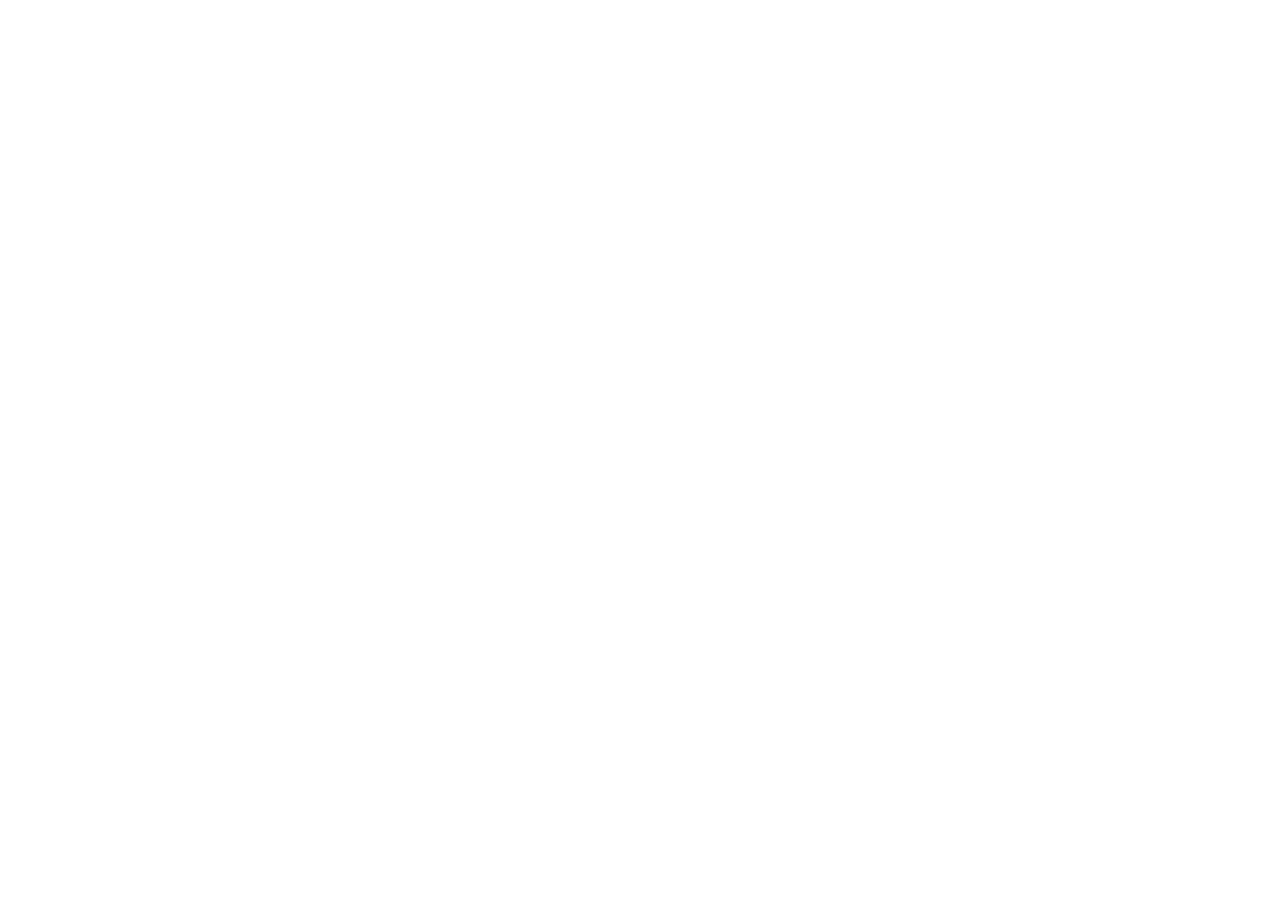
==== pages/main/index.html @ 6be87ee0 "init: start of project" ====
<!DOCTYPE html>
<html lang="en">

<head>
    <meta charset="UTF-8" />
    <meta http-equiv="X-UA-Compatible" content="IE=edge" />
    <meta name="viewport" content="width=device-width, initial-scale=1.0" />
    <link href="style.css" rel="stylesheet" type="text/css" />
    <link href="https://fonts.googleapis.com/css2?family=Roboto:wght@400;700;900&display=swap" rel="stylesheet" />
</head>
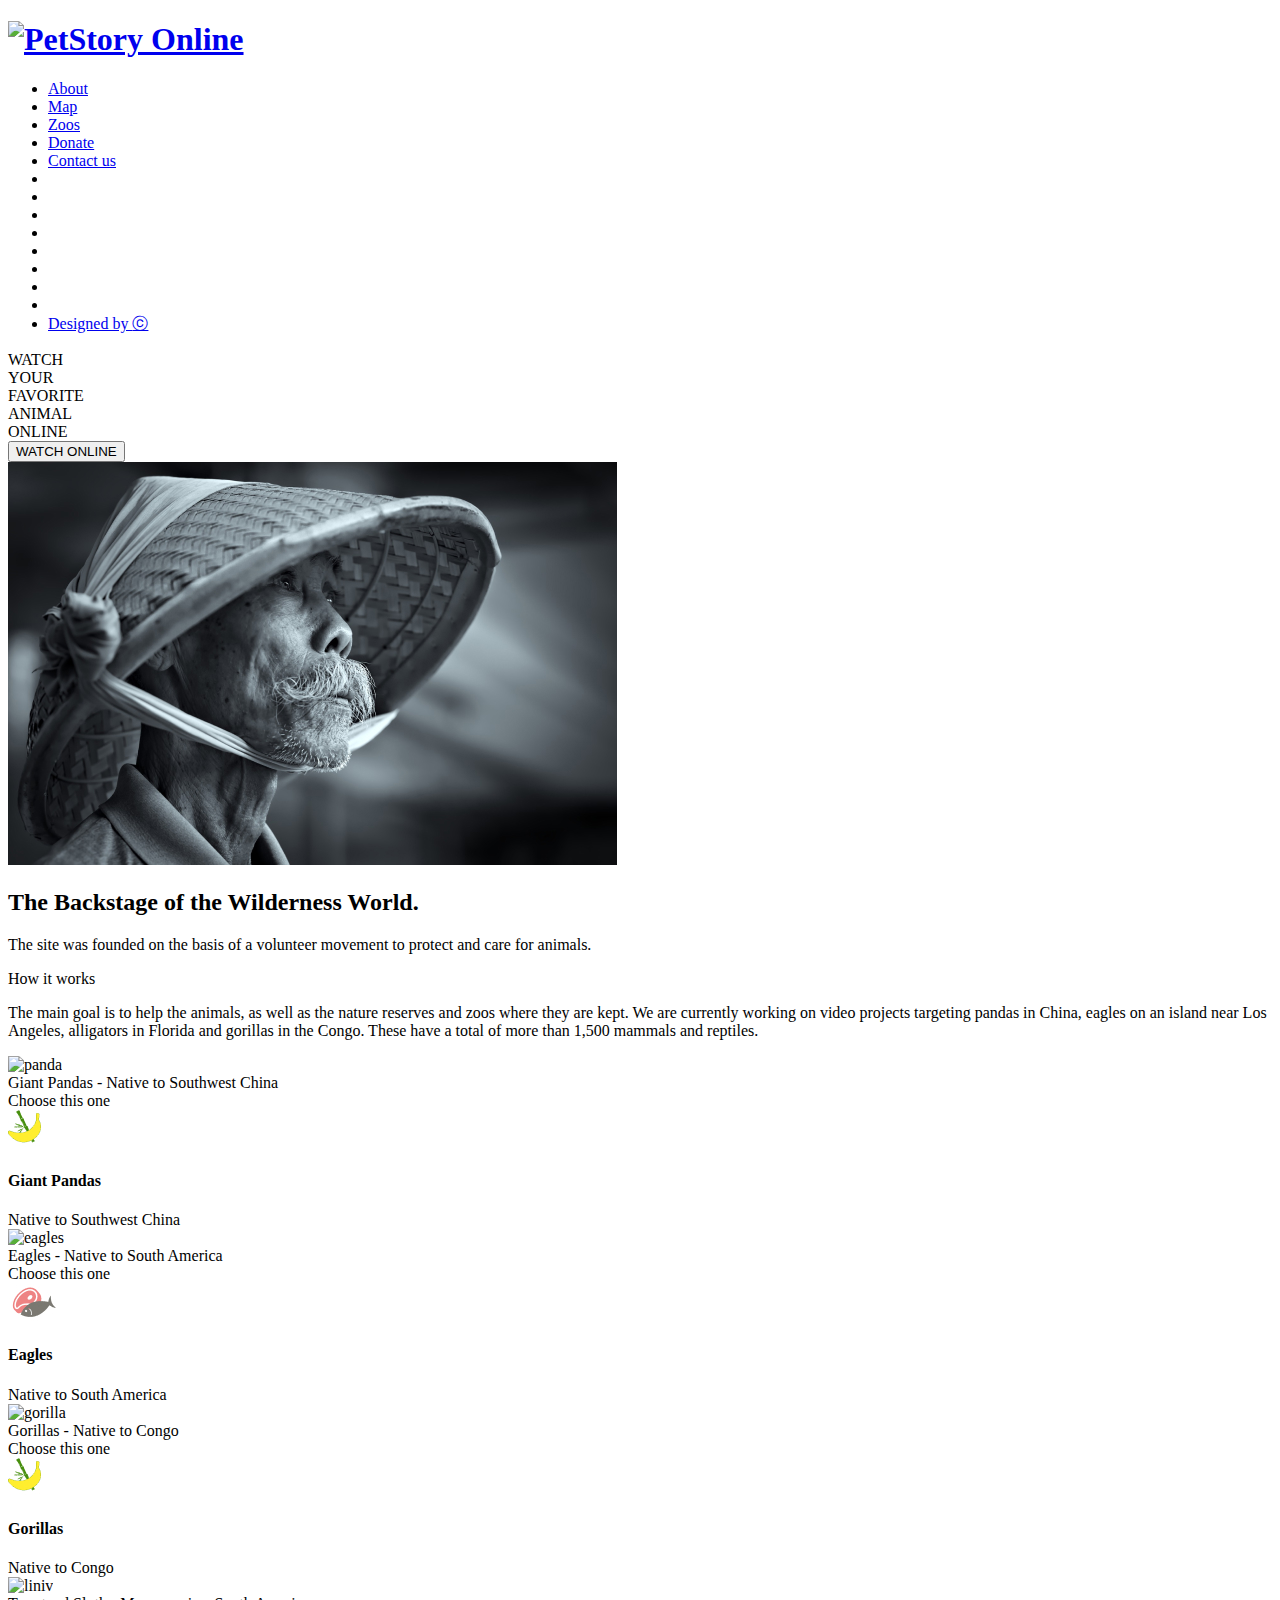
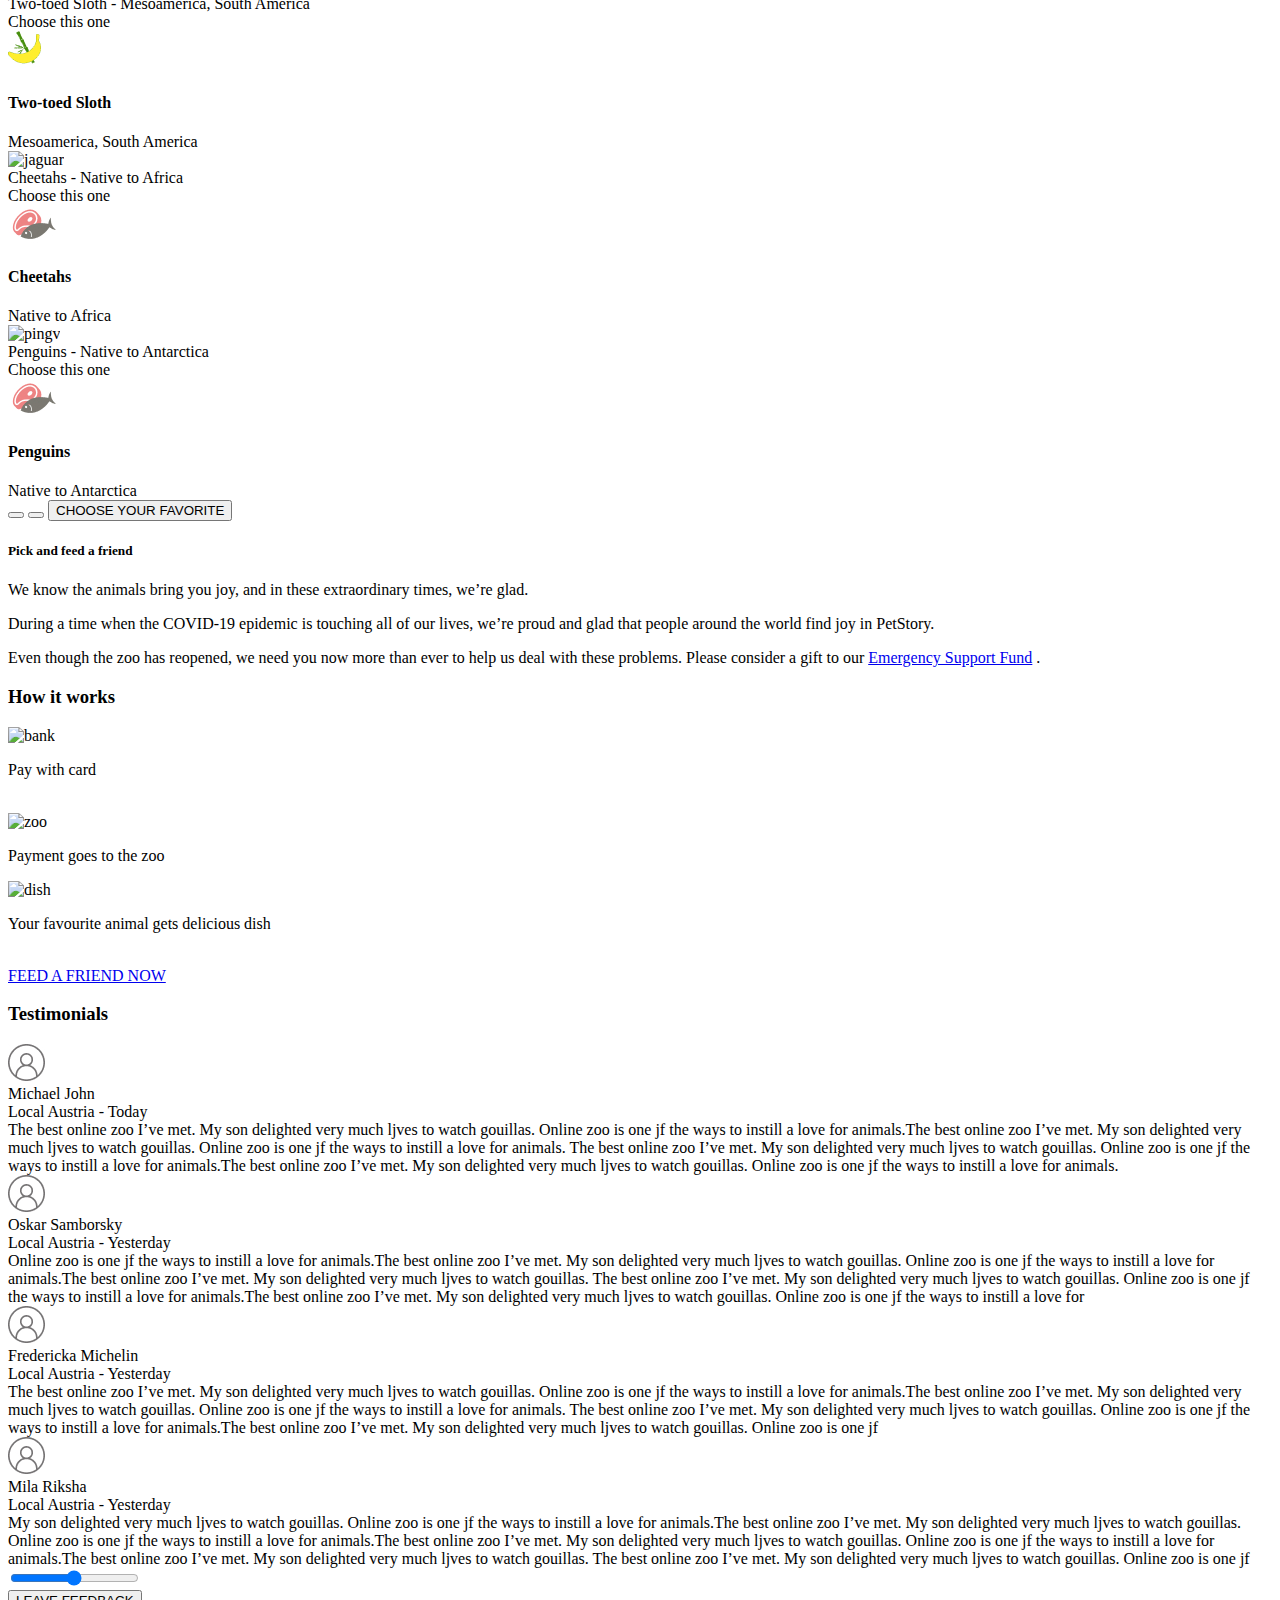
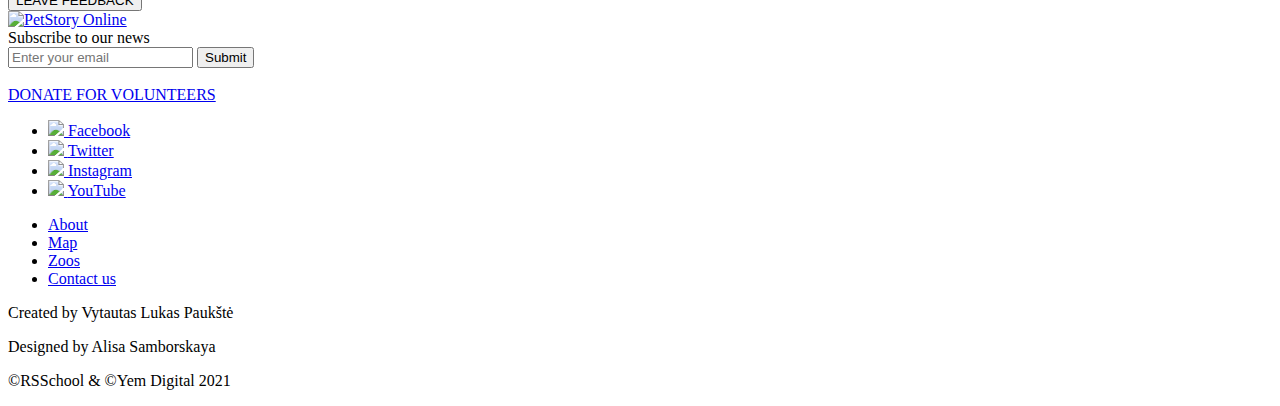
==== commit dfda2a5d: "docs: updated" ====
--- a/pages/main/index.html
+++ b/pages/main/index.html
@@ -6,5 +6,403 @@
     <meta http-equiv="X-UA-Compatible" content="IE=edge" />
     <meta name="viewport" content="width=device-width, initial-scale=1.0" />
     <link href="style.css" rel="stylesheet" type="text/css" />
+    <link rel="preconnect" href="https://fonts.googleapis.com" />
+    <link rel="preconnect" href="https://fonts.gstatic.com" crossorigin />
     <link href="https://fonts.googleapis.com/css2?family=Roboto:wght@400;700;900&display=swap" rel="stylesheet" />
+    <title>desktop_petstory</title>
 </head>
+
+<body>
+    <header>
+        <div class="wrapper">
+            <h1 class="petstory">
+                <a href="index.html">
+                    <img src="../../assets/images/logo.jpg" alt="PetStory Online" width="82px" id="logo-img" /></a>
+            </h1>
+            <div class="top-navigation-bar">
+                <nav class="navigation">
+                    <ul>
+                        <li><a href="index.html" id="about-active">About</a></li>
+                        <li><a href="#">Map</a></li>
+                        <li><a href="#">Zoos</a></li>
+                        <li><a href="#">Donate</a></li>
+                        <li><a href="#">Contact us</a></li>
+                        <li></li>
+                        <li></li>
+                        <li></li>
+                        <li></li>
+                        <li></li>
+                        <li></li>
+                        <li></li>
+                        <li></li>
+                        <li>
+                            <a href="https://www.figma.com/file/ypzT9idgAILaSRVRmDAJxn/online-zoo-3-weeks">Designed by
+                                <span class="sign">ⓒ</span></a>
+                        </li>
+                    </ul>
+                </nav>
+            </div>
+        </div>
+    </header>
+
+    <section class="big-panda">
+        <div class="ellipse"></div>
+        <div class="panda-with-button">
+            <div class="big-text">WATCH</div>
+            <div class="big-text">YOUR</div>
+            <div class="big-text" id="favorite">FAVORITE</div>
+            <div class="big-text">ANIMAL</div>
+            <div class="big-text">ONLINE</div>
+
+            <button type="button" class="lovely-zoo-online" id="watch-online-button">
+                WATCH ONLINE
+            </button>
+        </div>
+    </section>
+
+    <section class="backstage-work" id="first-flower">
+        <div class="man-and-text">
+            <div class="man">
+                <img src="../../assets/images/bamboo-cap.jpg" />
+            </div>
+
+            <div class="text">
+                <div class="big-backstage">
+                    <h2>The Backstage of the Wilderness World.</h2>
+                </div>
+                <div class="small-backstage">
+                    <p>
+                        The site was founded on the basis of a volunteer movement to
+                        protect and care for animals.
+                    </p>
+                </div>
+                <div class="middle-backstage">How it works</div>
+                <div class="small-backstage">
+                    <p>
+                        The main goal is to help the animals, as well as the nature
+                        reserves and zoos where they are kept. We are currently working on
+                        video projects targeting pandas in China, eagles on an island near
+                        Los Angeles, alligators in Florida and gorillas in the Congo.
+                        These have a total of more than 1,500 mammals and reptiles.
+                    </p>
+                </div>
+            </div>
+        </div>
+    </section>
+
+    <section class="pets-block">
+        <div class="slider-pets-cards">
+            <div class="slider-pets-row">
+                <div class="slider-window">
+                    <div class="doresize">
+                        <img src="../../assets/images/Pet1.jpg" alt="panda" />
+                        <div class="text-hover">
+                            Giant Pandas - Native to Southwest China <br />
+                            Choose this one
+                        </div>
+                    </div>
+                    <div class="name-card">
+                        <span class="food">
+                            <img src="../../assets/icons/banana-bamboo_icon.jpg" />
+                        </span>
+                        <h4>Giant Pandas</h4>
+                        <span id="text-cards">Native to Southwest China</span>
+                    </div>
+                </div>
+                <div class="slider-window">
+                    <div class="doresize">
+                        <img src="../../assets/images/Pet2.jpg" alt="eagles" />
+                        <div class="text-hover">
+                            Eagles - Native to South America <br />
+                            Choose this one
+                        </div>
+                    </div>
+                    <div class="name-card">
+                        <span class="food">
+                            <img src="../../assets/icons/meet-fish_icon.jpg" />
+                        </span>
+                        <h4>Eagles</h4>
+                        <span id="text-cards">Native to South America</span>
+                    </div>
+                </div>
+                <div class="slider-window">
+                    <div class="doresize">
+                        <img src="../../assets/images/Pet3.jpg" alt="gorilla" />
+                        <div class="text-hover">
+                            Gorillas - Native to Congo <br />
+                            Choose this one
+                        </div>
+                    </div>
+                    <div class="name-card">
+                        <span class="food">
+                            <img src="../../assets/icons/banana-bamboo_icon.jpg" />
+                        </span>
+                        <h4>Gorillas</h4>
+                        <span id="text-cards">Native to Congo</span>
+                    </div>
+                </div>
+            </div>
+
+            <div class="slider-pets-row">
+                <div class="slider-window">
+                    <div class="doresize">
+                        <img src="../../assets/images/Pet4.jpg" alt="liniv" />
+                        <div class="text-hover">
+                            Two-toed Sloth - Mesoamerica, South America <br />
+                            Choose this one
+                        </div>
+                    </div>
+                    <div class="name-card">
+                        <span class="food">
+                            <img src="../../assets/icons/banana-bamboo_icon.jpg" />
+                        </span>
+                        <h4>Two-toed Sloth</h4>
+                        <span id="text-cards">Mesoamerica, South America</span>
+                    </div>
+                </div>
+                <div class="slider-window">
+                    <div class="doresize">
+                        <img src="../../assets/images/Pet5.jpg" alt="jaguar" />
+                        <div class="text-hover">
+                            Cheetahs - Native to Africa <br />
+                            Choose this one
+                        </div>
+                    </div>
+                    <div class="name-card">
+                        <span class="food">
+                            <img src="../../assets/icons/meet-fish_icon.jpg" id="food" /></span>
+                        <h4>Cheetahs</h4>
+                        <span id="text-cards">Native to Africa</span>
+                    </div>
+                </div>
+                <div class="slider-window">
+                    <div class="doresize">
+                        <img src="../../assets/images/Pet6.jpg" alt="pingv" />
+                        <div class="text-hover">
+                            Penguins - Native to Antarctica <br />
+                            Choose this one
+                        </div>
+                    </div>
+                    <div class="name-card">
+                        <span class="food">
+                            <img src="../../assets/icons/meet-fish_icon.jpg" />
+                        </span>
+                        <h4>Penguins</h4>
+                        <span id="text-cards">Native to Antarctica</span>
+                    </div>
+                </div>
+            </div>
+        </div>
+
+        <button type="button" class="button-round-left"></button>
+        <button type="button" class="button-round-right"></button>
+
+        <button type="button" class="lovely-zoo-online" id="choose-your-favorite">
+            CHOOSE YOUR FAVORITE
+        </button>
+    </section>
+
+    <section class="peek-and-feed">
+        <div class="pink-box">
+            <h5>Pick and feed a friend</h5>
+            <p id="pick-big">
+                We know the animals bring you joy, and in these extraordinary times,
+                we’re glad.
+            </p>
+            <p id="pick-middle">
+                During a time when the COVID-19 epidemic is touching all of our lives,
+                we’re proud and glad that people around the world find joy in
+                PetStory.
+            </p>
+            <p id="pick-small">
+                Even though the zoo has reopened, we need you now more than ever to
+                help us deal with these problems. Please consider a gift to our
+                <a href="../donate/index.html" class="ssilka-donation">Emergency Support Fund</a>
+                .
+            </p>
+            <h3>How it works</h3>
+
+            <div class="row-map">
+                <div class="image-map">
+                    <img src="../../assets/images/bank.jpg" alt="bank" />
+                    <div class="text-map">
+                        <p>Pay with card<br /><br /></p>
+                    </div>
+                </div>
+
+                <div class="image-map">
+                    <img src="../../assets/images/zoo.jpg" alt="zoo" />
+                    <div class="text-map">
+                        <p>Payment goes to the zoo</p>
+                    </div>
+                </div>
+                <div class="image-map">
+                    <img src="../../assets/images/dish.jpg" alt="dish" />
+                    <div class="text-map">
+                        <p>Your favourite animal gets delicious dish</p>
+                    </div>
+                </div>
+                <div class="button-donate">
+                    <a href="../donate/index.html" class="lovely-zoo-online" id="feed-a-friend"><br />FEED A FRIEND
+                        NOW</a>
+                </div>
+            </div>
+        </div>
+    </section>
+    <section class="testimonials">
+        <div class="test-name">
+            <h3>Testimonials</h3>
+        </div>
+        <div class="row-test">
+            <div class="testim-big">
+                <div class="testim">
+                    <img src="../../assets/icons/user_icon.jpg" alt="icon" class="icon-port" />
+                    <div class="name-icon">Michael John</div>
+                    <div class="country-icon">Local Austria - Today</div>
+                    <div class="text-test">
+                        The best online zoo I’ve met. My son delighted very much ljves to
+                        watch gouillas. Online zoo is one jf the ways to instill a love
+                        for animals.The best online zoo I’ve met. My son delighted very
+                        much ljves to watch gouillas. Online zoo is one jf the ways to
+                        instill a love for animals. The best online zoo I’ve met. My son
+                        delighted very much ljves to watch gouillas. Online zoo is one jf
+                        the ways to instill a love for animals.The best online zoo I’ve
+                        met. My son delighted very much ljves to watch gouillas. Online
+                        zoo is one jf the ways to instill a love for animals.
+                    </div>
+                </div>
+            </div>
+            <div class="testim-big">
+                <div class="testim">
+                    <img src="../../assets/icons/user_icon.jpg" alt="icon" class="icon-port" />
+                    <div class="name-icon">Oskar Samborsky</div>
+                    <div class="country-icon">Local Austria - Yesterday</div>
+                    <div class="text-test">
+                        Online zoo is one jf the ways to instill a love for animals.The
+                        best online zoo I’ve met. My son delighted very much ljves to
+                        watch gouillas. Online zoo is one jf the ways to instill a love
+                        for animals.The best online zoo I’ve met. My son delighted very
+                        much ljves to watch gouillas. The best online zoo I’ve met. My son
+                        delighted very much ljves to watch gouillas. Online zoo is one jf
+                        the ways to instill a love for animals.The best online zoo I’ve
+                        met. My son delighted very much ljves to watch gouillas. Online
+                        zoo is one jf the ways to instill a love for
+                    </div>
+                </div>
+            </div>
+            <div class="testim-big">
+                <div class="testim">
+                    <img src="../../assets/icons/user_icon.jpg" alt="icon" class="icon-port" />
+                    <div class="name-icon">Fredericka Michelin</div>
+                    <div class="country-icon">Local Austria - Yesterday</div>
+                    <div class="text-test">
+                        The best online zoo I’ve met. My son delighted very much ljves to
+                        watch gouillas. Online zoo is one jf the ways to instill a love
+                        for animals.The best online zoo I’ve met. My son delighted very
+                        much ljves to watch gouillas. Online zoo is one jf the ways to
+                        instill a love for animals. The best online zoo I’ve met. My son
+                        delighted very much ljves to watch gouillas. Online zoo is one jf
+                        the ways to instill a love for animals.The best online zoo I’ve
+                        met. My son delighted very much ljves to watch gouillas. Online
+                        zoo is one jf
+                    </div>
+                </div>
+            </div>
+            <div class="testim-big">
+                <div class="testim">
+                    <img src="../../assets/icons/user_icon.jpg" alt="icon" class="icon-port" />
+                    <div class="name-icon">Mila Riksha</div>
+                    <div class="country-icon">Local Austria - Yesterday</div>
+                    <div class="text-test">
+                        My son delighted very much ljves to watch gouillas. Online zoo is
+                        one jf the ways to instill a love for animals.The best online zoo
+                        I’ve met. My son delighted very much ljves to watch gouillas.
+                        Online zoo is one jf the ways to instill a love for animals.The
+                        best online zoo I’ve met. My son delighted very much ljves to
+                        watch gouillas. Online zoo is one jf the ways to instill a love
+                        for animals.The best online zoo I’ve met. My son delighted very
+                        much ljves to watch gouillas. The best online zoo I’ve met. My son
+                        delighted very much ljves to watch gouillas. Online zoo is one jf
+                    </div>
+                </div>
+            </div>
+        </div>
+        <div class="scroller">
+            <div class="slidecontainer">
+                <input type="range" min="1" max="100" value="50" class="slider" id="myRange">
+            </div>
+        </div>
+        <button type="button" class="feedback-button">LEAVE FEEDBACK</button>
+    </section>
+
+
+    <footer class="footer-black">
+
+        <div class="wrapper">
+            <div class="petstory" id="footer-petsory">
+                <a href="index.html">
+                    <img src="../../assets/images/logo.jpg" alt="PetStory Online" width="82px"
+                        id="logo-footer-img" /></a>
+            </div>
+
+            <form class="subscribe-to-news" action="#">
+                <div class="name-subscribe">Subscribe to our news</div>
+                <input class="email" required type="email" placeholder="Enter your email" />
+                <button type="Submit" class="submit-button">
+                    Submit
+                </button>
+            </form>
+        </div>
+
+
+
+        <div class="wrapper">
+            <a href="../donate/index.html" class="feedback-button" id="donate-for-volunteers"><br> DONATE FOR
+                VOLUNTEERS</a>
+        </div>
+
+
+        <div class="wrapper">
+            <ul class="social-links">
+                <li>
+                    <a href="https://facebook.com/"><img src="../../assets/icons/facebook2x.jpg" width="26px"> <span
+                            class="social-name"> Facebook </span></a>
+                </li>
+                <li>
+                    <a href="https://twitter.com/"><img src="../../assets/icons/twitter.jpg" width="26px"> <span
+                            class="social-name"> Twitter </span></a>
+                </li>
+                <li>
+                    <a href="https://instagram.com/"><img src="../../assets/icons/instagram.jpg" width="26px"> <span
+                            class="social-name"> Instagram </span></a>
+                </li>
+                <li>
+                    <a href="https://youtube.com/"><img src="../../assets/icons/youtube.jpg" width="26px"> <span
+                            class="social-name"> YouTube </span></a>
+                </li>
+            </ul>
+
+
+            <nav class="footer_navigation">
+                <ul>
+                    <li><a href="index.html" id="about-active">About</a></li>
+                    <li><a href="#">Map</a></li>
+                    <li><a href="#">Zoos</a></li>
+                    <li><a href="#">Contact us</a></li>
+                </ul>
+            </nav>
+
+
+            <div class="last-part">
+                <p> Created by Vytautas Lukas Paukštė </p>
+                <p> Designed by Alisa Samborskaya </p>
+                <p> ©RSSchool & ©Yem Digital 2021 </p>
+            </div>
+
+
+        </div>
+
+    </footer>
+</body>
+
+</html>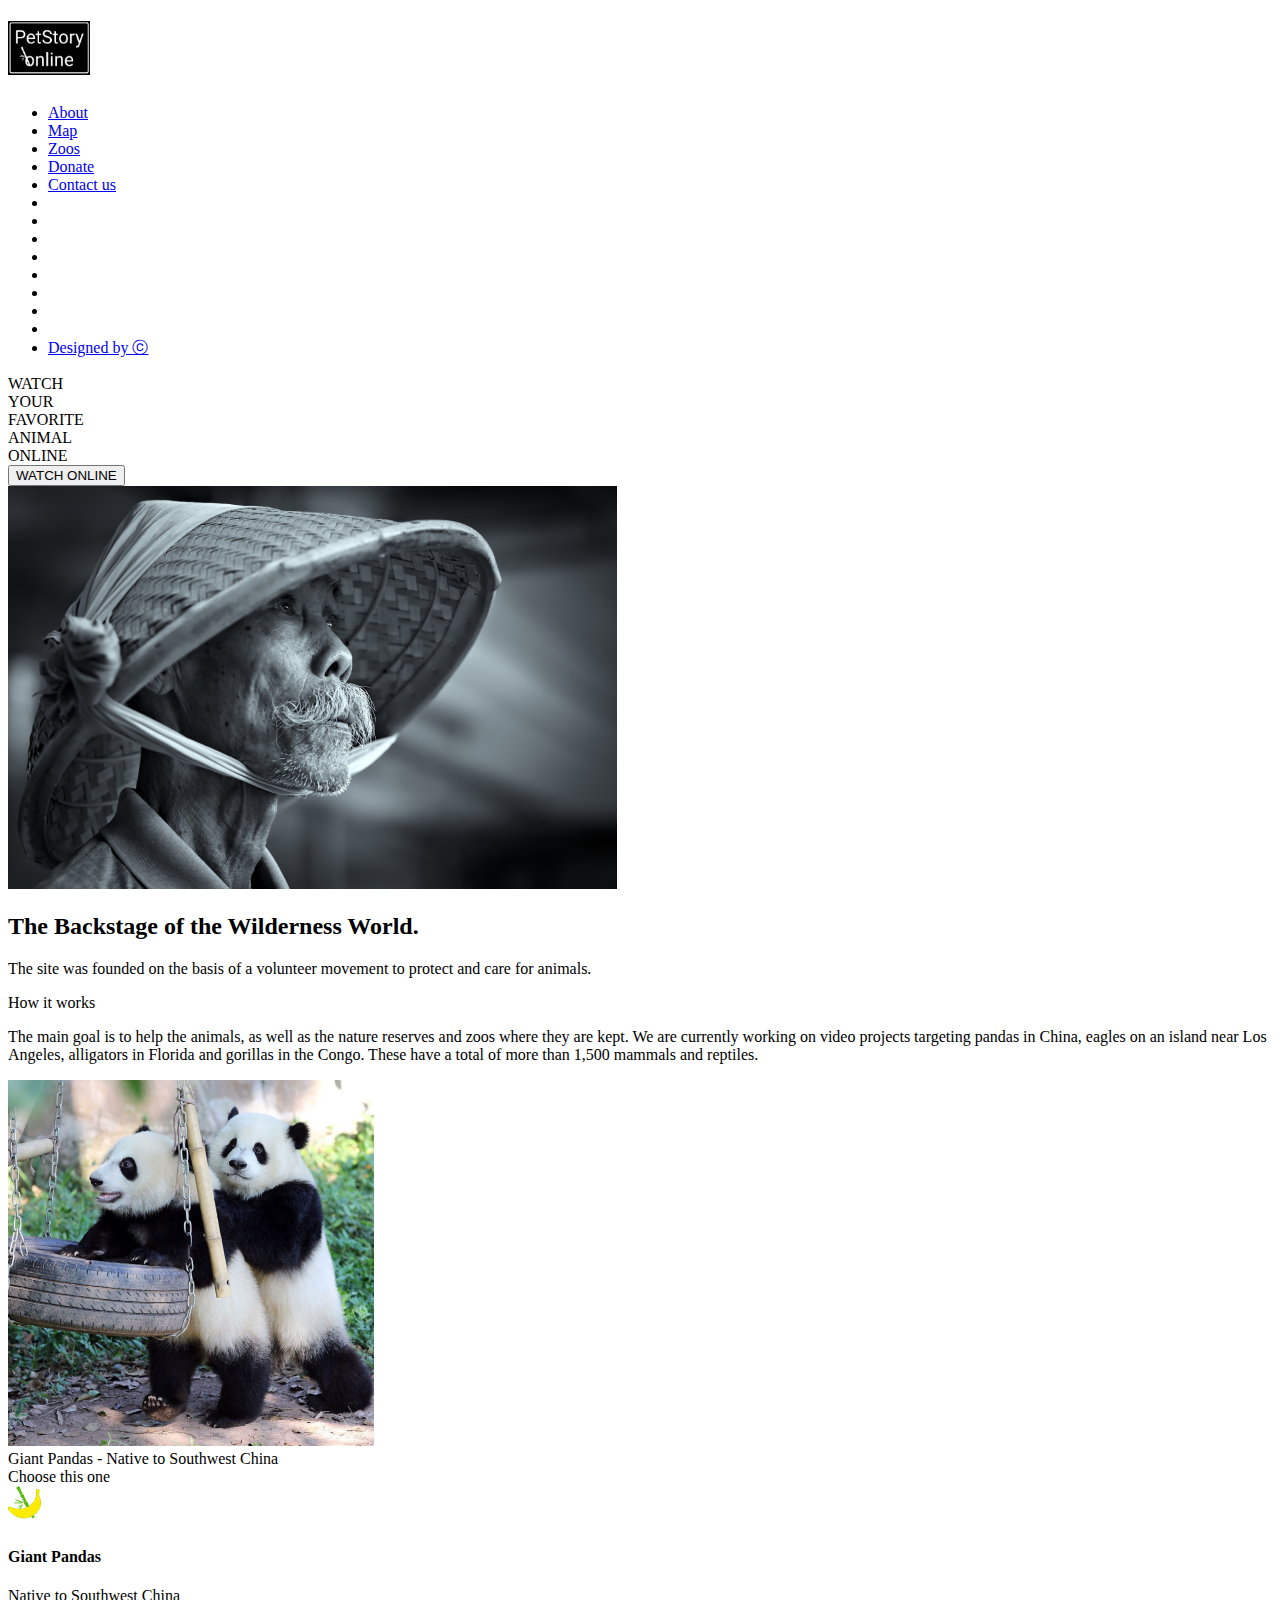
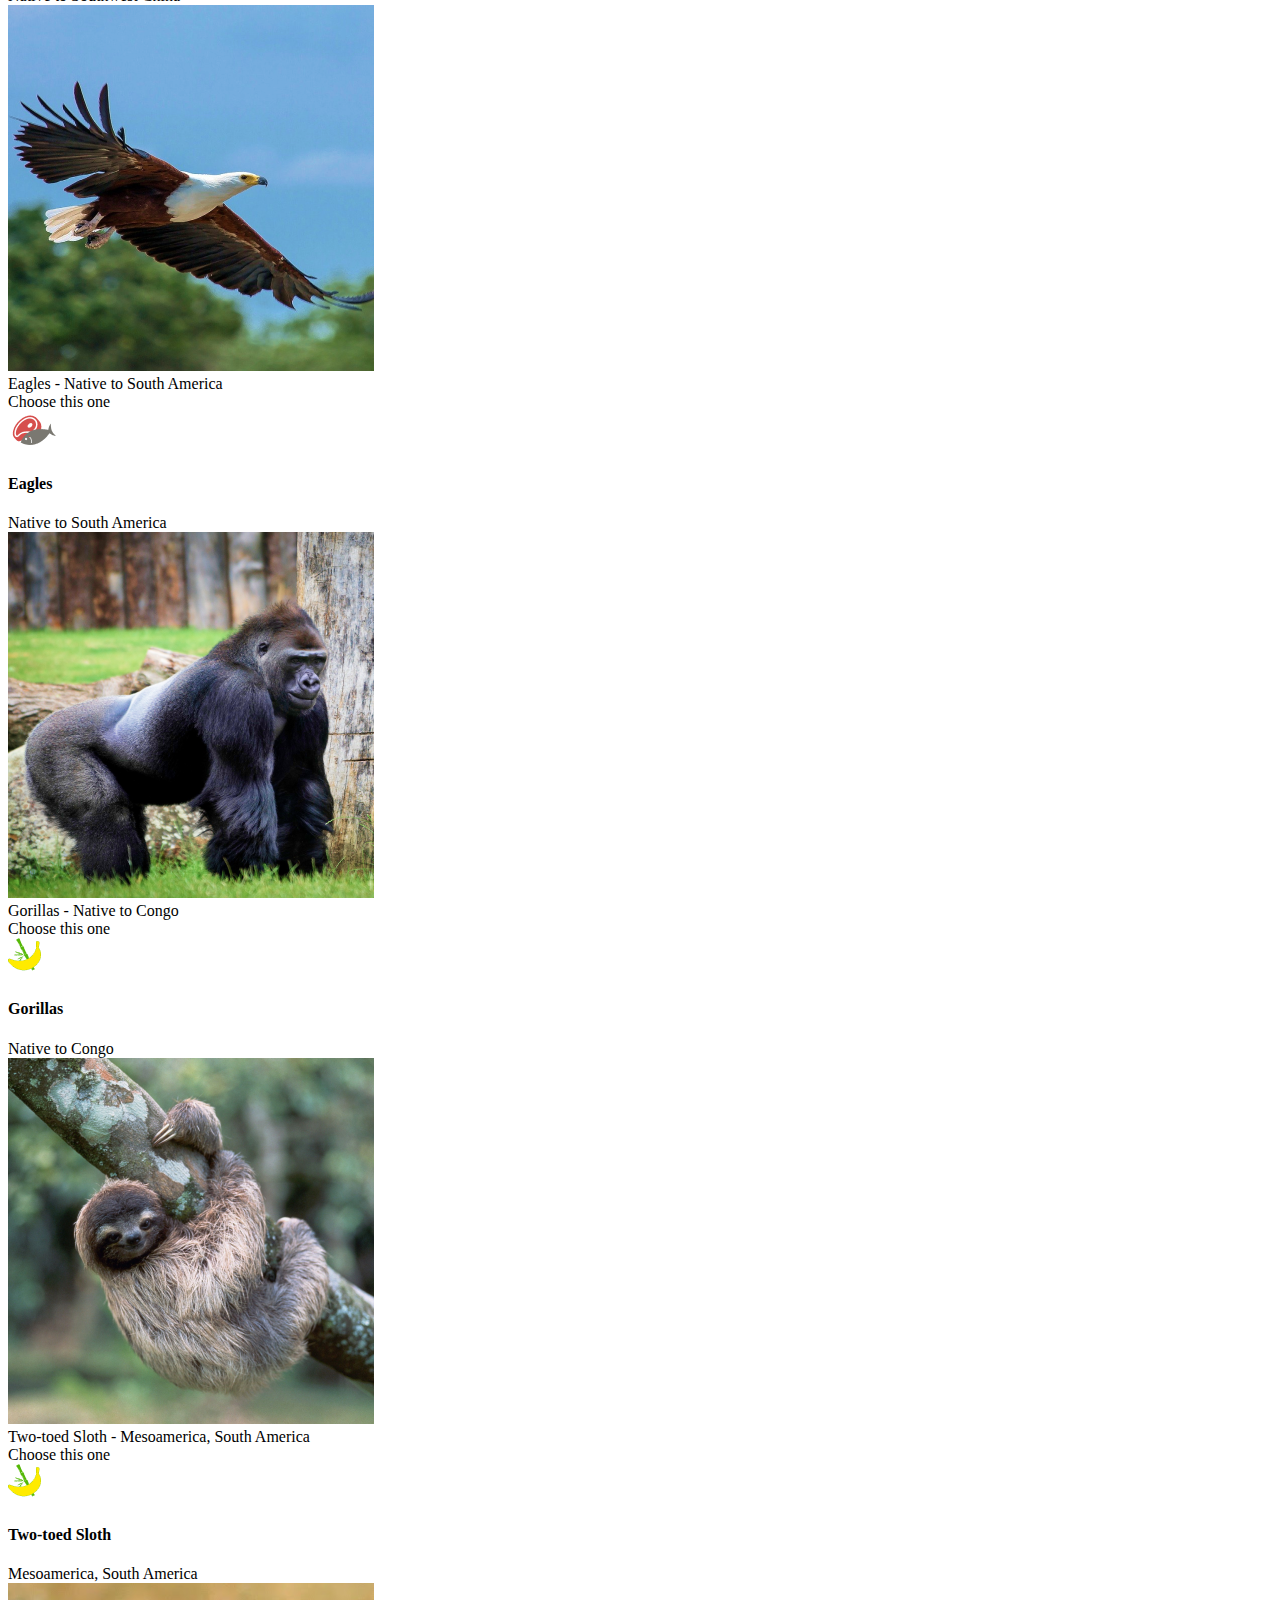
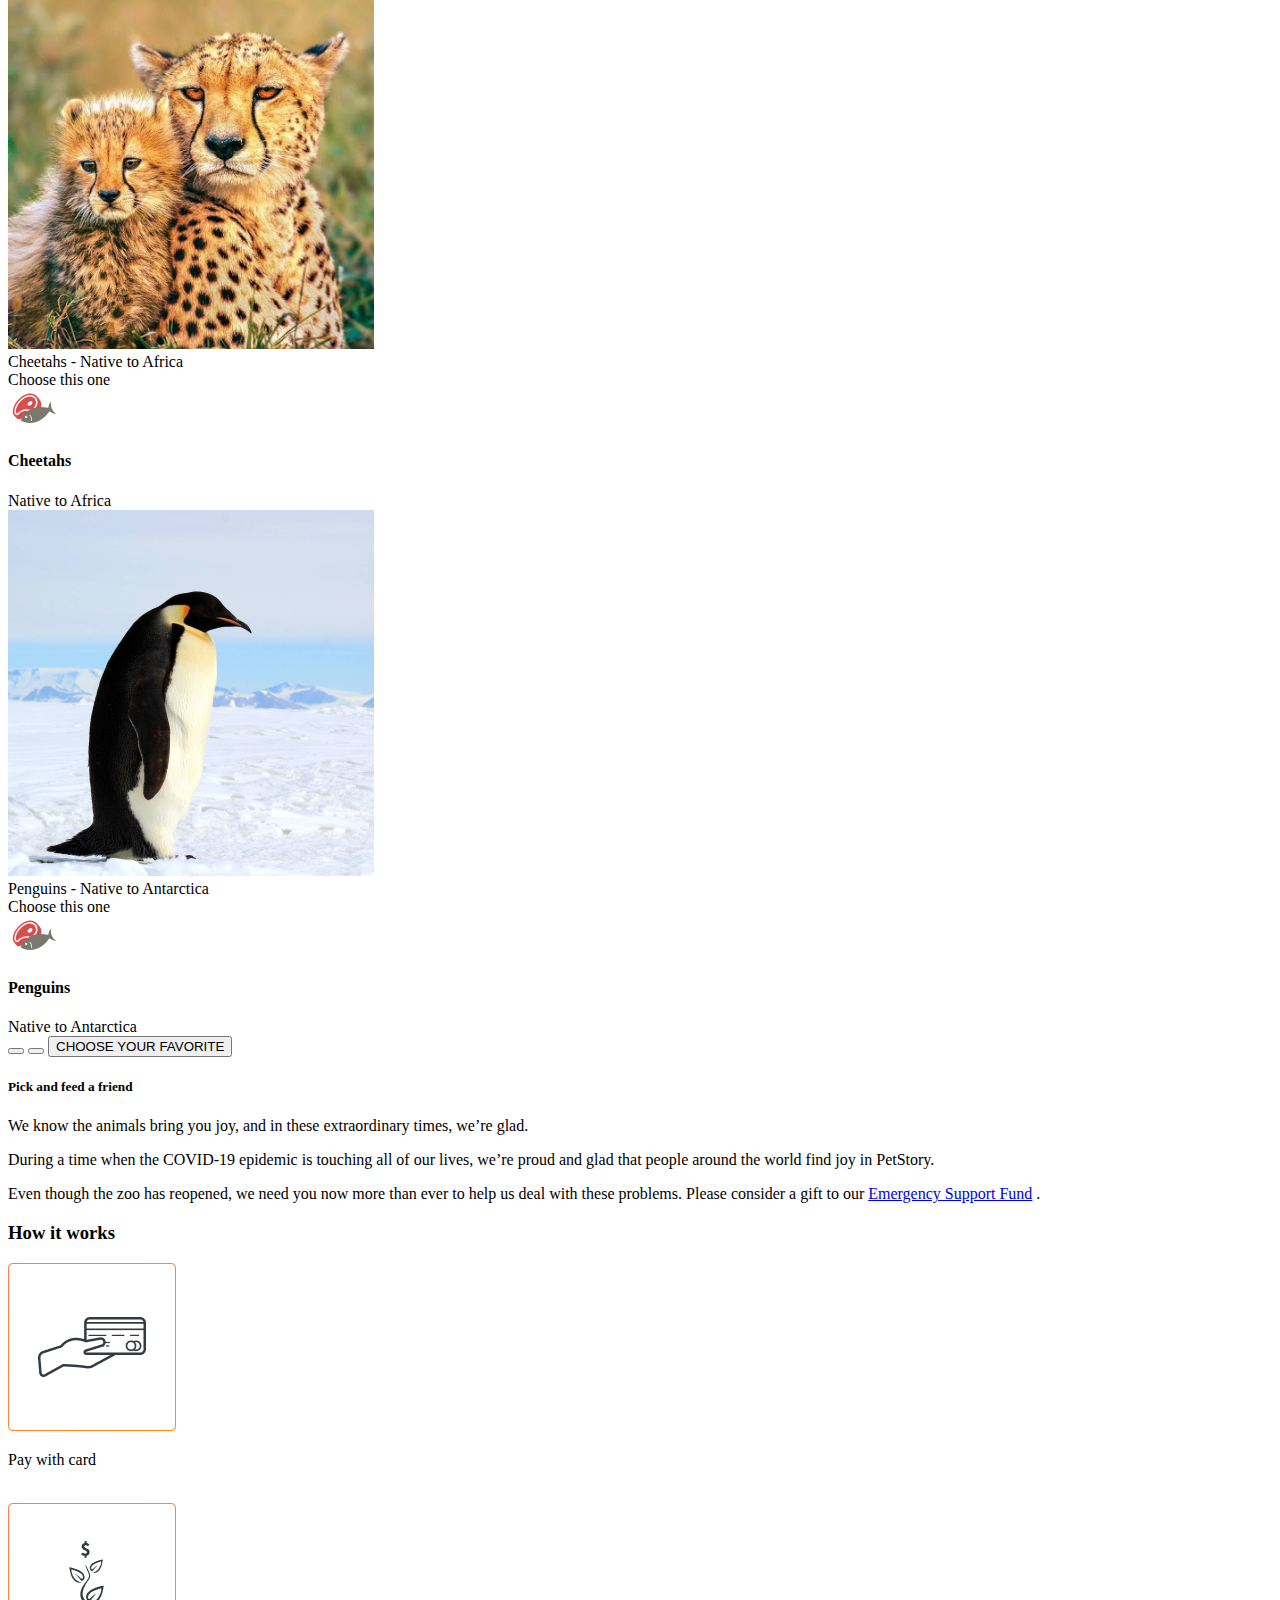
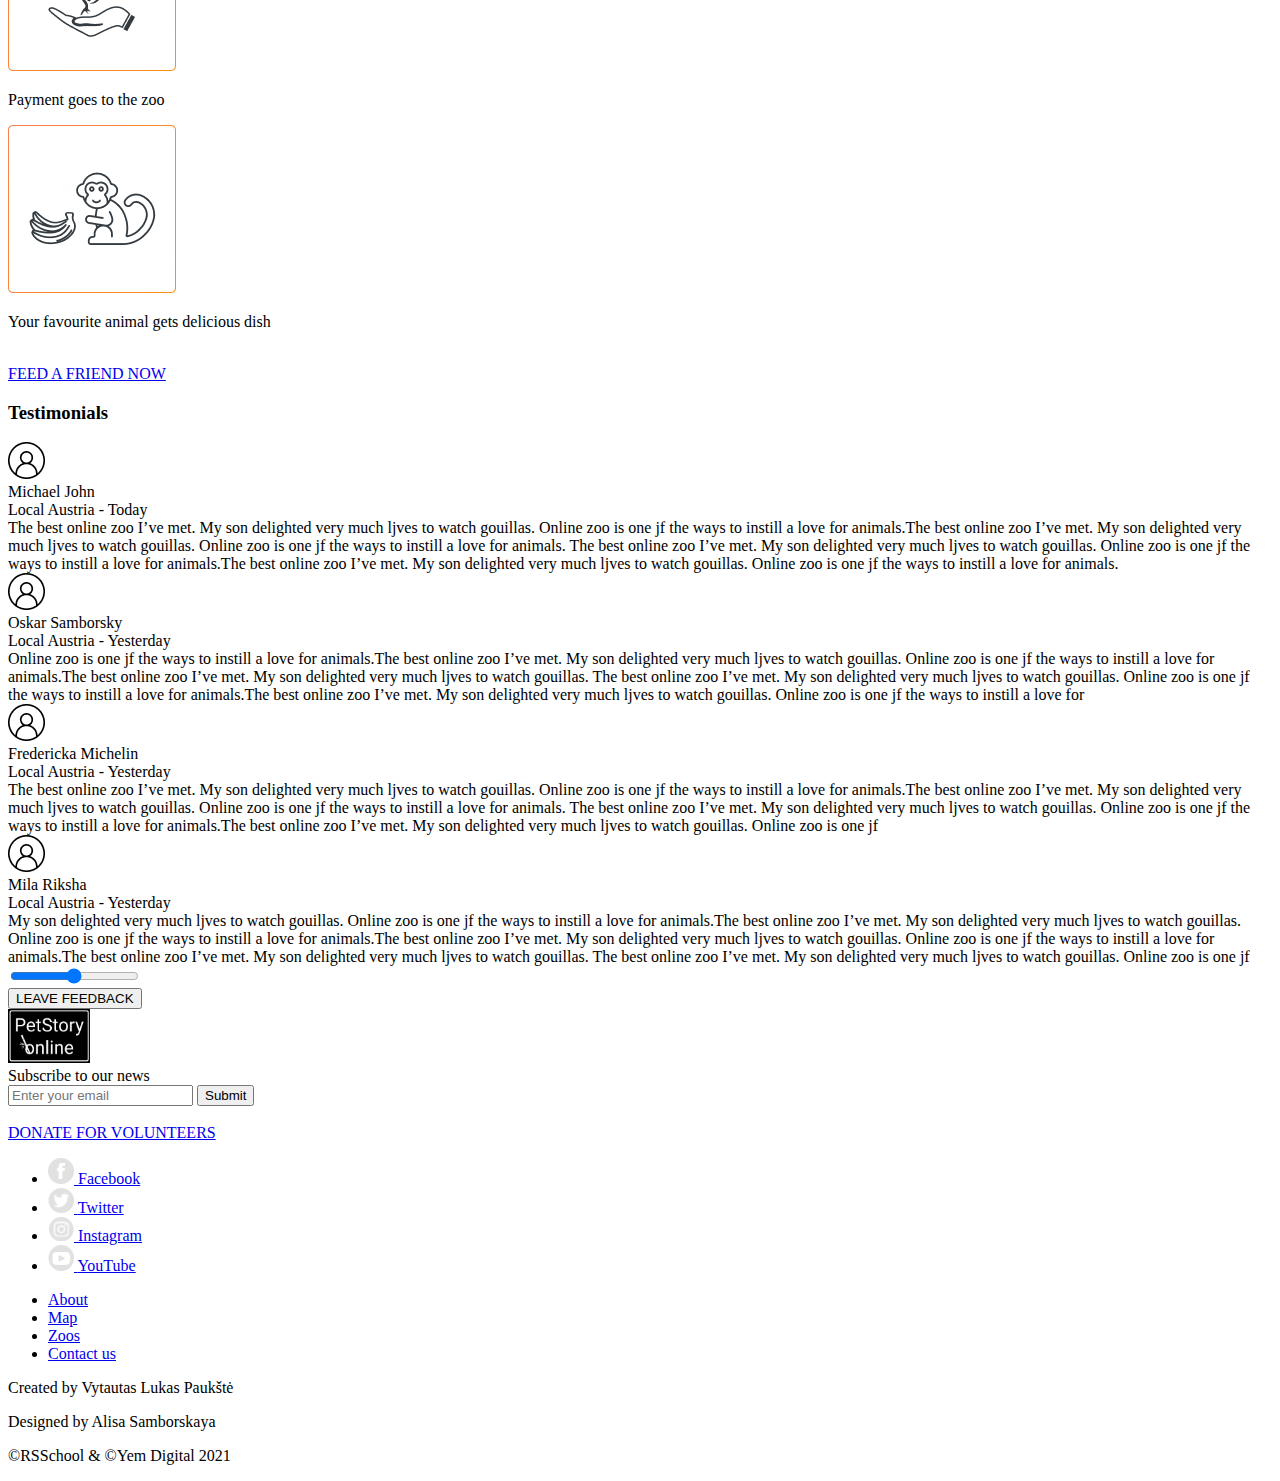
==== commit 0a7f92ad: "docs: update" ====
--- a/pages/main/index.html
+++ b/pages/main/index.html
@@ -17,7 +17,7 @@
         <div class="wrapper">
             <h1 class="petstory">
                 <a href="index.html">
-                    <img src="../../assets/images/logo.jpg" alt="PetStory Online" width="82px" id="logo-img" /></a>
+                    <img src="../../assets/images/logo.png" alt="PetStory Online" width="82px" id="logo-img" /></a>
             </h1>
             <div class="top-navigation-bar">
                 <nav class="navigation">
@@ -63,7 +63,7 @@
     <section class="backstage-work" id="first-flower">
         <div class="man-and-text">
             <div class="man">
-                <img src="../../assets/images/bamboo-cap.jpg" />
+                <img src="../../assets/images/bamboo-cap.png" />
             </div>
 
             <div class="text">
@@ -95,7 +95,7 @@
             <div class="slider-pets-row">
                 <div class="slider-window">
                     <div class="doresize">
-                        <img src="../../assets/images/Pet1.jpg" alt="panda" />
+                        <img src="../../assets/images/Pet1.png" alt="panda" />
                         <div class="text-hover">
                             Giant Pandas - Native to Southwest China <br />
                             Choose this one
@@ -103,7 +103,7 @@
                     </div>
                     <div class="name-card">
                         <span class="food">
-                            <img src="../../assets/icons/banana-bamboo_icon.jpg" />
+                            <img src="../../assets/icons/banana-bamboo_icon.png" />
                         </span>
                         <h4>Giant Pandas</h4>
                         <span id="text-cards">Native to Southwest China</span>
@@ -111,7 +111,7 @@
                 </div>
                 <div class="slider-window">
                     <div class="doresize">
-                        <img src="../../assets/images/Pet2.jpg" alt="eagles" />
+                        <img src="../../assets/images/Pet2.png" alt="eagles" />
                         <div class="text-hover">
                             Eagles - Native to South America <br />
                             Choose this one
@@ -119,7 +119,7 @@
                     </div>
                     <div class="name-card">
                         <span class="food">
-                            <img src="../../assets/icons/meet-fish_icon.jpg" />
+                            <img src="../../assets/icons/meet-fish_icon.png" />
                         </span>
                         <h4>Eagles</h4>
                         <span id="text-cards">Native to South America</span>
@@ -127,7 +127,7 @@
                 </div>
                 <div class="slider-window">
                     <div class="doresize">
-                        <img src="../../assets/images/Pet3.jpg" alt="gorilla" />
+                        <img src="../../assets/images/Pet3.png" alt="gorilla" />
                         <div class="text-hover">
                             Gorillas - Native to Congo <br />
                             Choose this one
@@ -135,7 +135,7 @@
                     </div>
                     <div class="name-card">
                         <span class="food">
-                            <img src="../../assets/icons/banana-bamboo_icon.jpg" />
+                            <img src="../../assets/icons/banana-bamboo_icon.png" />
                         </span>
                         <h4>Gorillas</h4>
                         <span id="text-cards">Native to Congo</span>
@@ -146,7 +146,7 @@
             <div class="slider-pets-row">
                 <div class="slider-window">
                     <div class="doresize">
-                        <img src="../../assets/images/Pet4.jpg" alt="liniv" />
+                        <img src="../../assets/images/Pet4.png" alt="liniv" />
                         <div class="text-hover">
                             Two-toed Sloth - Mesoamerica, South America <br />
                             Choose this one
@@ -154,7 +154,7 @@
                     </div>
                     <div class="name-card">
                         <span class="food">
-                            <img src="../../assets/icons/banana-bamboo_icon.jpg" />
+                            <img src="../../assets/icons/banana-bamboo_icon.png" />
                         </span>
                         <h4>Two-toed Sloth</h4>
                         <span id="text-cards">Mesoamerica, South America</span>
@@ -162,7 +162,7 @@
                 </div>
                 <div class="slider-window">
                     <div class="doresize">
-                        <img src="../../assets/images/Pet5.jpg" alt="jaguar" />
+                        <img src="../../assets/images/Pet5.png" alt="jaguar" />
                         <div class="text-hover">
                             Cheetahs - Native to Africa <br />
                             Choose this one
@@ -170,14 +170,14 @@
                     </div>
                     <div class="name-card">
                         <span class="food">
-                            <img src="../../assets/icons/meet-fish_icon.jpg" id="food" /></span>
+                            <img src="../../assets/icons/meet-fish_icon.png" id="food" /></span>
                         <h4>Cheetahs</h4>
                         <span id="text-cards">Native to Africa</span>
                     </div>
                 </div>
                 <div class="slider-window">
                     <div class="doresize">
-                        <img src="../../assets/images/Pet6.jpg" alt="pingv" />
+                        <img src="../../assets/images/Pet6.png" alt="pingv" />
                         <div class="text-hover">
                             Penguins - Native to Antarctica <br />
                             Choose this one
@@ -185,7 +185,7 @@
                     </div>
                     <div class="name-card">
                         <span class="food">
-                            <img src="../../assets/icons/meet-fish_icon.jpg" />
+                            <img src="../../assets/icons/meet-fish_icon.png" />
                         </span>
                         <h4>Penguins</h4>
                         <span id="text-cards">Native to Antarctica</span>
@@ -224,20 +224,20 @@
 
             <div class="row-map">
                 <div class="image-map">
-                    <img src="../../assets/images/bank.jpg" alt="bank" />
+                    <img src="../../assets/images/bank.png" alt="bank" />
                     <div class="text-map">
                         <p>Pay with card<br /><br /></p>
                     </div>
                 </div>
 
                 <div class="image-map">
-                    <img src="../../assets/images/zoo.jpg" alt="zoo" />
+                    <img src="../../assets/images/zoo.png" alt="zoo" />
                     <div class="text-map">
                         <p>Payment goes to the zoo</p>
                     </div>
                 </div>
                 <div class="image-map">
-                    <img src="../../assets/images/dish.jpg" alt="dish" />
+                    <img src="../../assets/images/dish.png" alt="dish" />
                     <div class="text-map">
                         <p>Your favourite animal gets delicious dish</p>
                     </div>
@@ -256,7 +256,7 @@
         <div class="row-test">
             <div class="testim-big">
                 <div class="testim">
-                    <img src="../../assets/icons/user_icon.jpg" alt="icon" class="icon-port" />
+                    <img src="../../assets/icons/user_icon.png" alt="icon" class="icon-port" />
                     <div class="name-icon">Michael John</div>
                     <div class="country-icon">Local Austria - Today</div>
                     <div class="text-test">
@@ -274,7 +274,7 @@
             </div>
             <div class="testim-big">
                 <div class="testim">
-                    <img src="../../assets/icons/user_icon.jpg" alt="icon" class="icon-port" />
+                    <img src="../../assets/icons/user_icon.png" alt="icon" class="icon-port" />
                     <div class="name-icon">Oskar Samborsky</div>
                     <div class="country-icon">Local Austria - Yesterday</div>
                     <div class="text-test">
@@ -292,7 +292,7 @@
             </div>
             <div class="testim-big">
                 <div class="testim">
-                    <img src="../../assets/icons/user_icon.jpg" alt="icon" class="icon-port" />
+                    <img src="../../assets/icons/user_icon.png" alt="icon" class="icon-port" />
                     <div class="name-icon">Fredericka Michelin</div>
                     <div class="country-icon">Local Austria - Yesterday</div>
                     <div class="text-test">
@@ -310,7 +310,7 @@
             </div>
             <div class="testim-big">
                 <div class="testim">
-                    <img src="../../assets/icons/user_icon.jpg" alt="icon" class="icon-port" />
+                    <img src="../../assets/icons/user_icon.png" alt="icon" class="icon-port" />
                     <div class="name-icon">Mila Riksha</div>
                     <div class="country-icon">Local Austria - Yesterday</div>
                     <div class="text-test">
@@ -341,7 +341,7 @@
         <div class="wrapper">
             <div class="petstory" id="footer-petsory">
                 <a href="index.html">
-                    <img src="../../assets/images/logo.jpg" alt="PetStory Online" width="82px"
+                    <img src="../../assets/images/logo.png" alt="PetStory Online" width="82px"
                         id="logo-footer-img" /></a>
             </div>
 
@@ -365,19 +365,19 @@
         <div class="wrapper">
             <ul class="social-links">
                 <li>
-                    <a href="https://facebook.com/"><img src="../../assets/icons/facebook2x.jpg" width="26px"> <span
+                    <a href="https://facebook.com/"><img src="../../assets/icons/facebook2x.png" width="26px"> <span
                             class="social-name"> Facebook </span></a>
                 </li>
                 <li>
-                    <a href="https://twitter.com/"><img src="../../assets/icons/twitter.jpg" width="26px"> <span
+                    <a href="https://twitter.com/"><img src="../../assets/icons/twitter.png" width="26px"> <span
                             class="social-name"> Twitter </span></a>
                 </li>
                 <li>
-                    <a href="https://instagram.com/"><img src="../../assets/icons/instagram.jpg" width="26px"> <span
+                    <a href="https://instagram.com/"><img src="../../assets/icons/instagram.png" width="26px"> <span
                             class="social-name"> Instagram </span></a>
                 </li>
                 <li>
-                    <a href="https://youtube.com/"><img src="../../assets/icons/youtube.jpg" width="26px"> <span
+                    <a href="https://youtube.com/"><img src="../../assets/icons/youtube.png" width="26px"> <span
                             class="social-name"> YouTube </span></a>
                 </li>
             </ul>
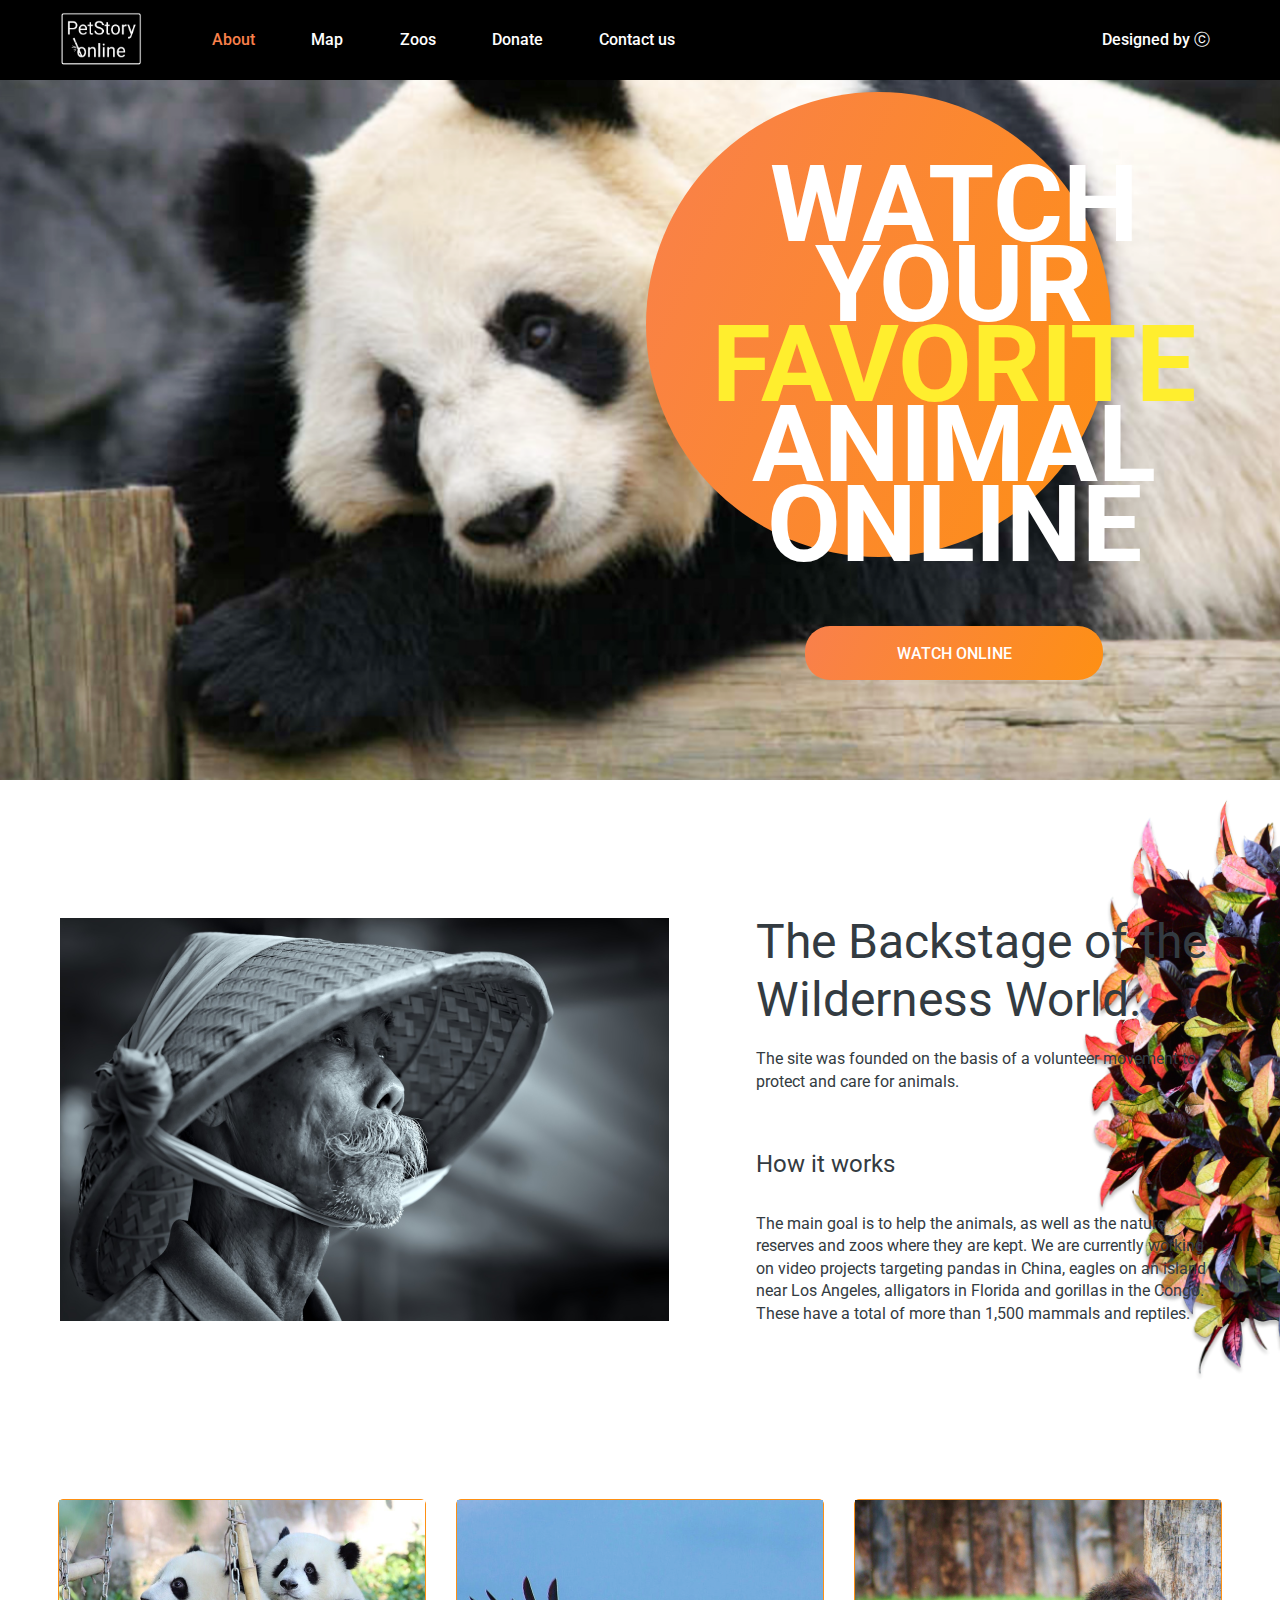
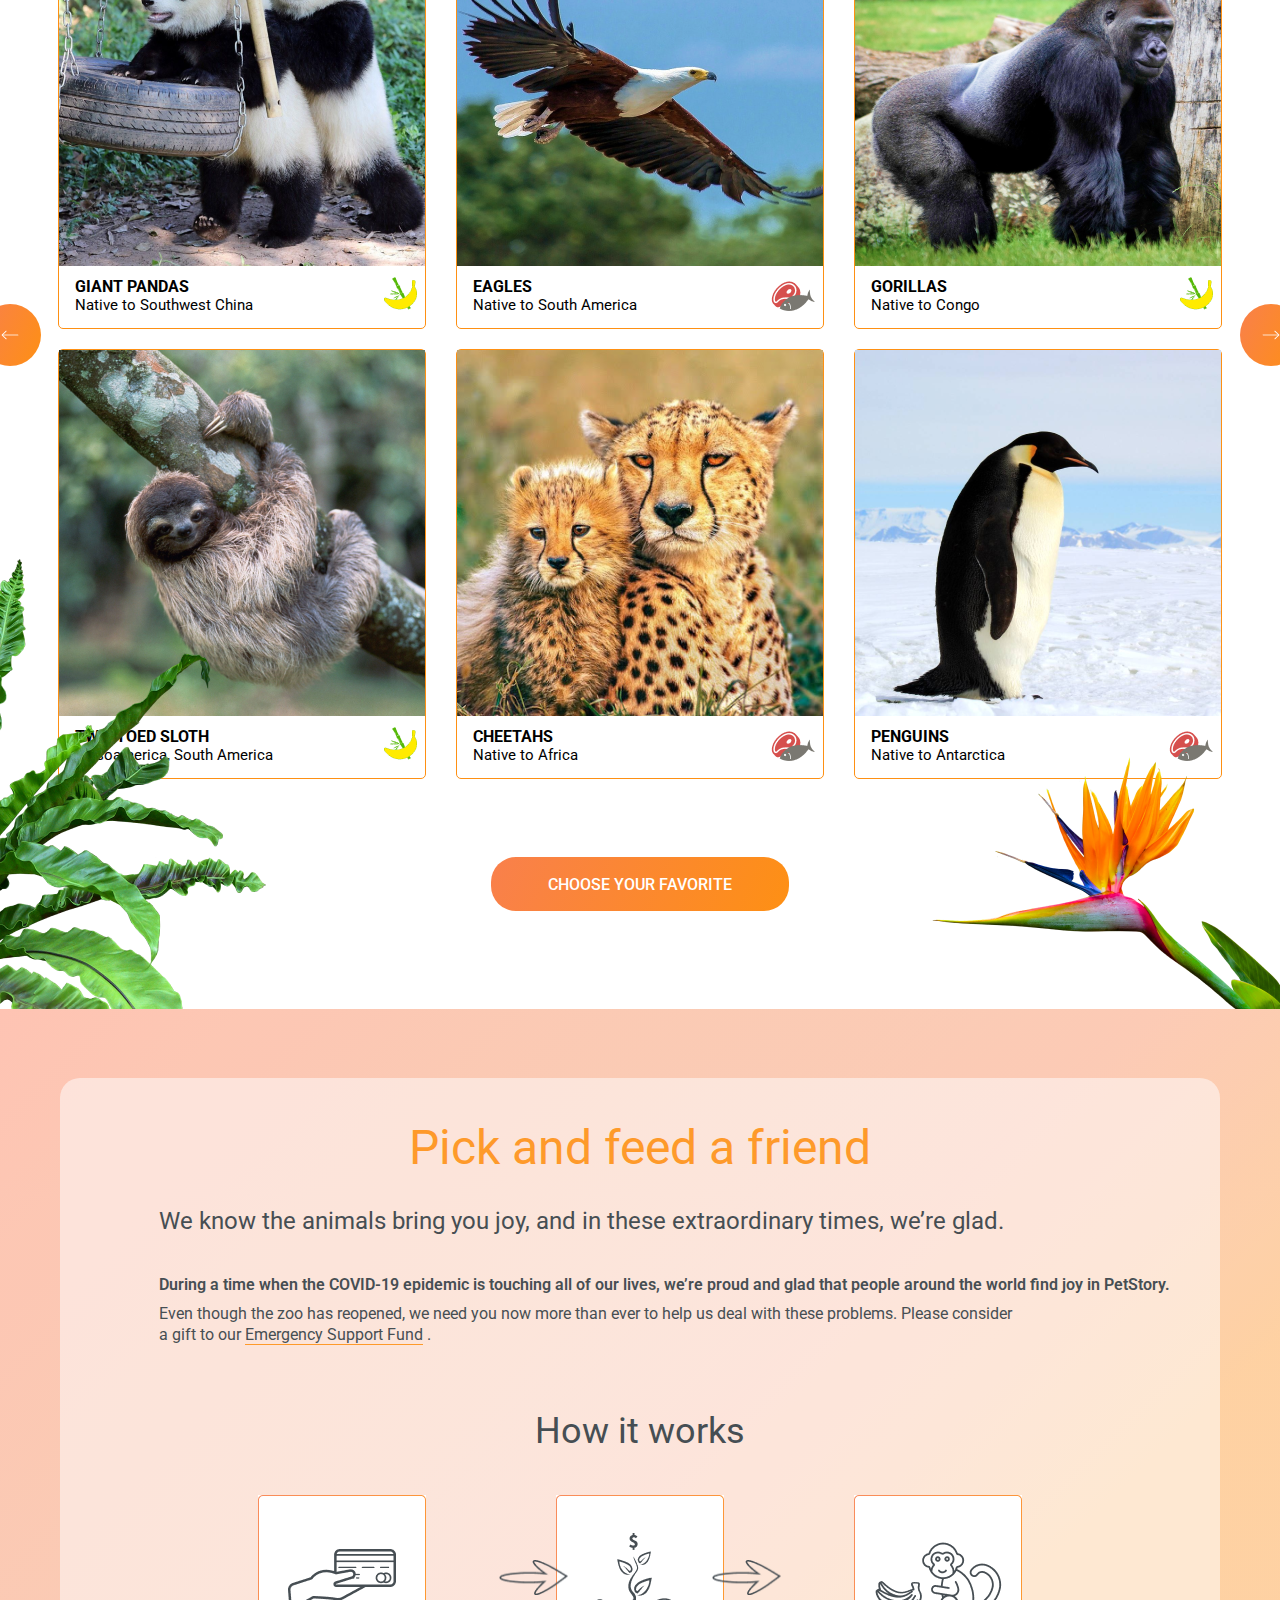
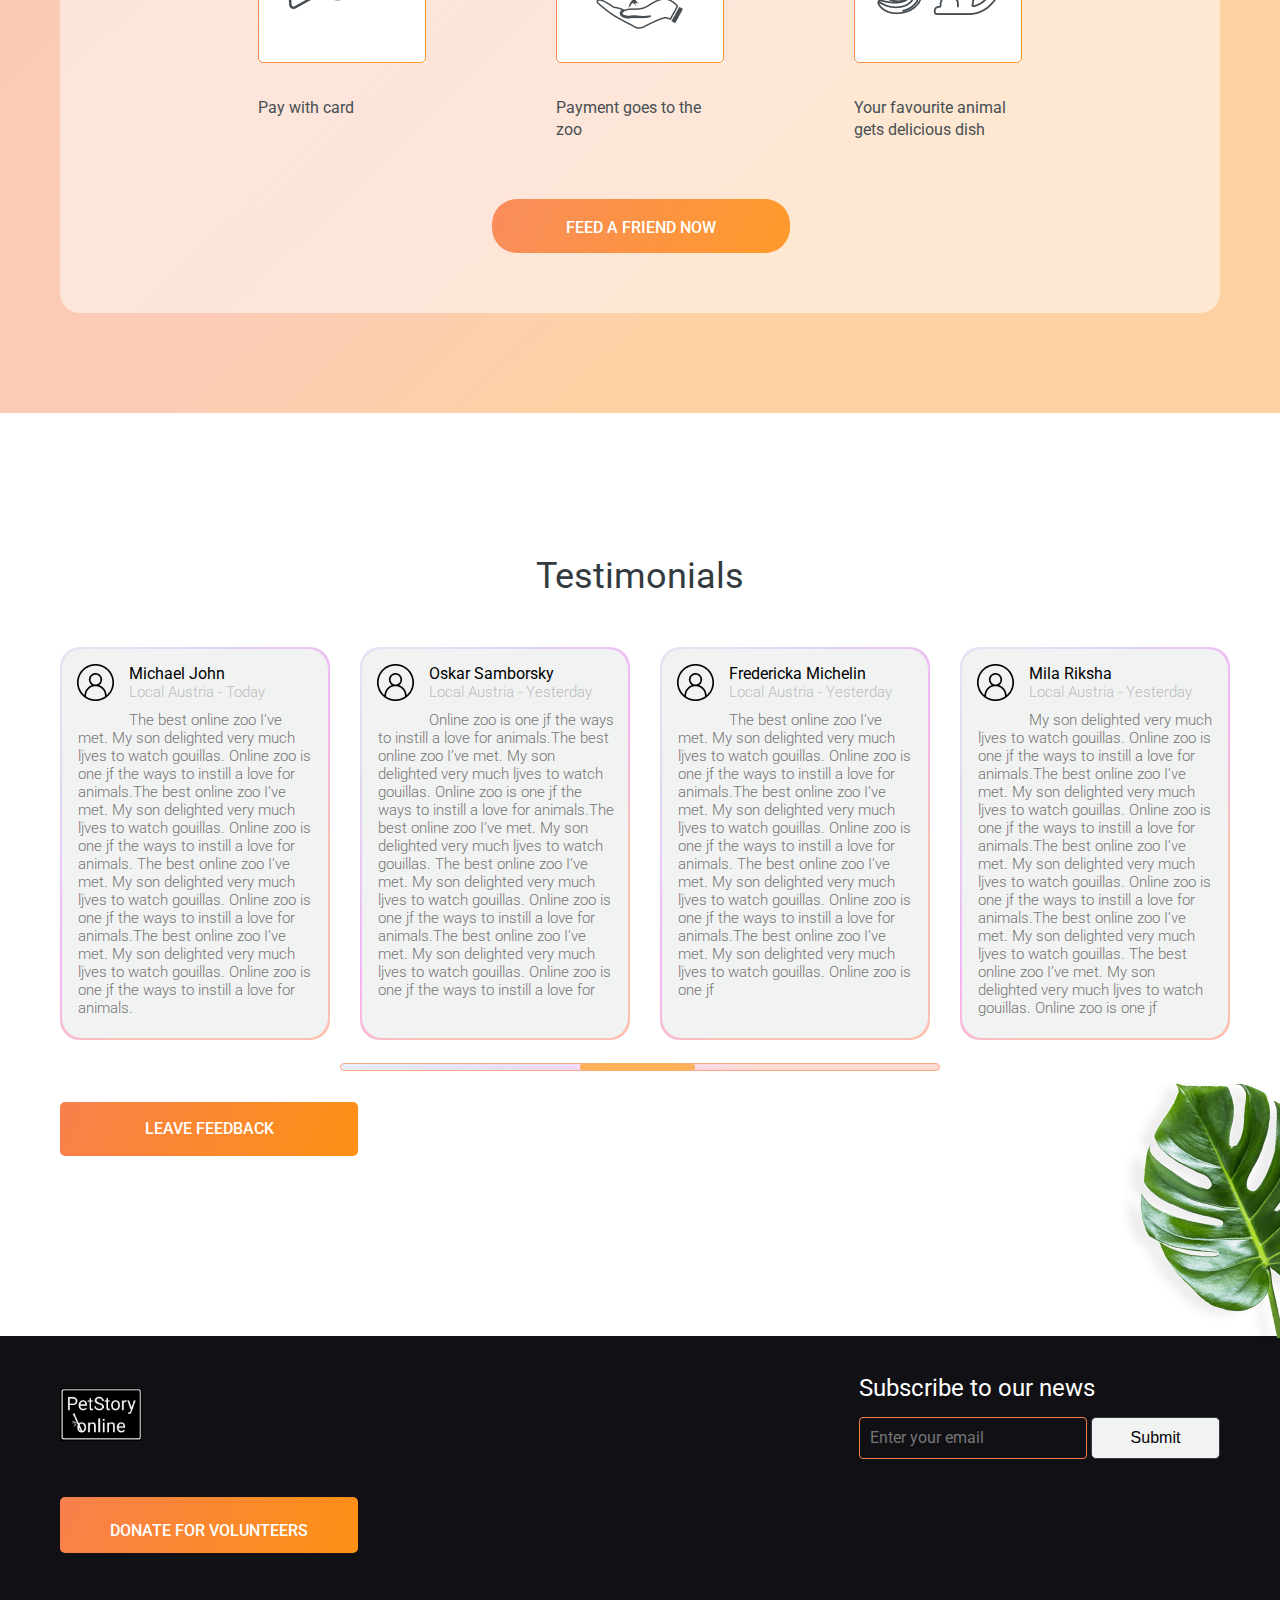
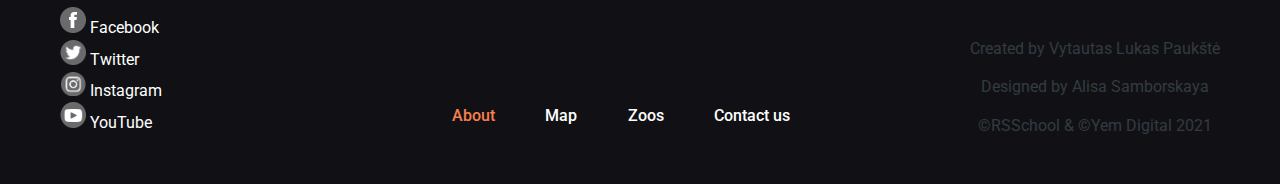
==== commit bcda4219: "docs:updated the link to styles.css" ====
--- a/pages/main/index.html
+++ b/pages/main/index.html
@@ -5,7 +5,7 @@
     <meta charset="UTF-8" />
     <meta http-equiv="X-UA-Compatible" content="IE=edge" />
     <meta name="viewport" content="width=device-width, initial-scale=1.0" />
-    <link href="style.css" rel="stylesheet" type="text/css" />
+    <link href="styles.css" rel="stylesheet" type="text/css" />
     <link rel="preconnect" href="https://fonts.googleapis.com" />
     <link rel="preconnect" href="https://fonts.gstatic.com" crossorigin />
     <link href="https://fonts.googleapis.com/css2?family=Roboto:wght@400;700;900&display=swap" rel="stylesheet" />
--- a/pages/main/styles.css
+++ b/pages/main/styles.css
@@ -0,0 +1,816 @@
+body {
+    margin: 0 auto;
+    font-family: "Roboto", sans-serif;
+    font-size: 15px;
+}
+
+#logo-img {
+    margin-top: 5px;
+}
+
+h2 {
+    font-family: "Roboto";
+    font-style: normal;
+    font-weight: 400;
+    font-size: 48px;
+    line-height: 120%;
+    color: #333b41;
+    margin-top: 5px;
+    margin-bottom: 20px;
+    padding-top: 2px;
+}
+
+p {
+    font-family: "Roboto";
+    font-style: normal;
+    font-weight: 400;
+    font-size: 16px;
+    line-height: 140%;
+    color: #333b41;
+}
+
+header {
+    font-family: "Roboto", sans-serif;
+    color: #fff;
+    background-color: #000000;
+    text-align: center;
+    position: relative;
+    z-index: 2;
+}
+
+header .wrapper {
+    display: flex;
+    align-items: center;
+    justify-content: space-between;
+    max-width: 1160px;
+    max-height: 80px;
+    height: 80px;
+    margin: 0 auto;
+}
+
+.top-navigation-bar {
+    flex: 1;
+}
+
+.navigation {
+    flex: 1;
+    display: flex;
+    justify-content: space-between;
+    margin-left: 30px;
+}
+
+.navigation ul {
+    display: flex;
+    justify-content: space-between;
+    width: 100%;
+    list-style: none;
+    font-size: 16px;
+    font-weight: 500;
+}
+
+.navigation a {
+    margin-right: 10px;
+    color: #fff;
+    text-decoration-line: none;
+}
+
+.big-panda {
+    background-image: url(../../assets/images/GiantPanda.png);
+    background-repeat: no-repeat;
+    background-position: center center;
+    -webkit-background-size: cover;
+    -moz-background-size: cover;
+    -o-background-size: cover;
+    background-size: cover;
+    height: 700px;
+}
+
+.panda-with-button {
+    width: 500px;
+    text-align: center;
+    color: #fff;
+    position: relative;
+    left: 55%;
+    top: -380px;
+}
+
+.big-text {
+    text-align: center;
+    line-height: 75%;
+    font-weight: 700;
+    font-size: 106.5px;
+}
+
+.lovely-zoo-online {
+    border: none;
+    width: 298px;
+    height: 54px;
+    left: calc(50% - 298px / 2 + 332px);
+    top: 626px;
+    background: linear-gradient(113.96deg, #f9804b 1.49%, #fe9013 101.44%);
+    border-radius: 25px;
+    color: #fff;
+    font-size: 16px;
+    font-weight: 500;
+    font-family: "Roboto", sans-serif;
+}
+
+.lovely-zoo-online:hover {
+    background: #e47209;
+    border-radius: 25px;
+    cursor: pointer;
+}
+
+.lovely-zoo-online:active {
+    background: #4b9200;
+    border-radius: 25px;
+}
+
+#watch-online-button {
+    margin-top: 62px;
+}
+
+.ellipse {
+    width: 465px;
+    height: 465px;
+    border-radius: 233px;
+    background: linear-gradient(113.96deg, #f9804b 1.49%, #fe9013 101.44%);
+    position: relative;
+    left: 50.5%;
+    top: 12px;
+}
+
+#favorite {
+    color: #ffee2e;
+}
+
+#about-active {
+    color: #f9804b;
+}
+
+.navigation a:hover {
+    color: #f9804b;
+}
+
+.man-and-text {
+    display: flex;
+    align-items: center;
+    justify-content: space-between;
+    max-width: 1160px;
+    max-height: 403px;
+    margin: 0 auto;
+    padding-top: 140px;
+    padding-bottom: 80px;
+}
+
+.text {
+    margin-left: 87px;
+    padding-top: 4px;
+}
+
+.middle-backstage {
+    font-family: "Roboto";
+    font-style: normal;
+    font-weight: 400;
+    font-size: 24px;
+    line-height: 120%;
+    color: #333b41;
+    margin-bottom: 34px;
+    margin-top: 57px;
+}
+
+#first-flower {
+    background-image: url(../../assets/images/flower1.png);
+    background-size: 200px 605px;
+    background-repeat: no-repeat;
+    background-position: right;
+}
+
+.pets-block {
+    align-items: center;
+    justify-content: space-between;
+    max-width: 1160px;
+    max-height: 870px;
+    margin: 0 auto;
+    padding-top: 86px;
+}
+
+.slider-pets-cards {
+    display: flex;
+    flex-direction: column;
+    align-items: center;
+    justify-content: space-between;
+}
+
+.slider-pets-row {
+    display: flex;
+    flex-direction: row;
+}
+
+.slider-window {
+    margin-left: 15px;
+    margin-right: 15px;
+    margin-top: 10px;
+    margin-bottom: 10px;
+    border: 1px solid #fe9013;
+    border-radius: 5px;
+}
+
+#choose-your-favorite {
+    display: block;
+    margin: 0 auto;
+    margin-top: 6px;
+}
+
+h4 {
+    font-family: "Roboto";
+    font-size: 16px;
+    text-transform: uppercase;
+    color: #000000;
+    margin: 0px;
+}
+
+.name-card {
+    margin-top: 7px;
+    margin-left: 16px;
+    margin-bottom: 14px;
+}
+
+.text-cards {
+    font-family: "Roboto";
+    font-weight: 300;
+    font-size: 15px;
+    color: #000000;
+    margin-top: 0px;
+}
+
+.food {
+    float: right;
+    margin-right: 8px;
+}
+
+.doresize:hover {
+    transform: scale(1.1);
+    cursor: pointer;
+    filter: brightness(80%);
+    transition: ease-in-out;
+}
+
+.text-hover {
+    position: absolute;
+    left: 0;
+    bottom: 0;
+    right: 0;
+    background: rgba(255, 255, 255, 0.7);
+    padding: 20px;
+    display: none;
+}
+
+.doresize:hover .text-hover {
+    display: block;
+}
+
+.button-round-left {
+    width: 62px;
+    height: 62px;
+    background: linear-gradient(113.96deg, #f9804b 1.49%, #fe9013 101.44%);
+    border-radius: 31px;
+    border: none;
+    position: relative;
+    top: -485px;
+    left: -7%;
+}
+
+.button-round-left::before {
+    content: url(../../assets/icons/VectorL.png);
+}
+
+.button-round-right {
+    width: 62px;
+    height: 62px;
+    background: linear-gradient(113.96deg, #f9804b 1.49%, #fe9013 101.44%);
+    border-radius: 31px;
+    border: none;
+    position: relative;
+    top: -485px;
+    right: -96%;
+}
+
+.button-round-right::before {
+    content: url(../../assets/icons/VectorR.png);
+}
+
+.button-round-left:hover {
+    background: #e47209;
+    cursor: pointer;
+}
+
+.button-round-left:active {
+    background: #4b9200;
+}
+
+.button-round-right:hover {
+    background: #e47209;
+    cursor: pointer;
+}
+
+.button-round-right:active {
+    background: #4b9200;
+}
+
+.pets-block::before {
+    content: "";
+    background: url(../../assets/images/palm_foto.png);
+    position: absolute;
+    background-size: cover;
+    top: 2149px;
+    left: 0px;
+    width: 292px;
+    height: 460px;
+}
+
+.pets-block::after {
+    content: "";
+    background: url(../../assets/images/strelitzia.png);
+    background-size: cover;
+    position: absolute;
+    top: 2334px;
+    right: 0;
+    width: 368px;
+    height: 275px;
+}
+
+.peek-and-feed {
+    padding: 69px 0px 100px;
+    align-items: center;
+    max-height: 1004px;
+    margin: 0 auto;
+    margin-top: 250px;
+    background: linear-gradient(315.75deg,
+            rgba(254, 210, 144, 0.7) 30.06%,
+            #febdab 100.95%,
+            rgba(254, 210, 144, 0.7) 106.36%),
+        linear-gradient(315.75deg,
+            rgba(254, 189, 171, 0.74) 30.06%,
+            rgba(243, 169, 248, 0.66) 50.74%,
+            #e0d8f0 80.49%,
+            #eaf7fe 127.9%,
+            #eaf7fe 149.54%),
+        linear-gradient(315.75deg,
+            rgba(254, 189, 171, 0.74) 30.06%,
+            rgba(243, 169, 248, 0.66) 50.74%,
+            #e0d8f0 80.49%,
+            #eaf7fe 127.9%,
+            #eaf7fe 149.54%);
+    opacity: 0.9;
+}
+
+.pink-box {
+    background: rgba(253, 253, 255, 0.52);
+    border-radius: 20px;
+    max-width: 1160px;
+    margin-top: 69px;
+    margin: 0 auto;
+    height: 835px;
+}
+
+h5 {
+    padding-top: 41px;
+    font-family: "Roboto";
+    font-style: normal;
+    font-weight: 400;
+    font-size: 48px;
+    line-height: 120%;
+    /* identical to box height, or 58px */
+    text-align: center;
+    color: #fe9013;
+    margin: 0px;
+}
+
+#pick-big {
+    font-family: "Roboto";
+    font-weight: 400;
+    font-size: 24px;
+    line-height: 120%;
+    /* identical to box height, or 29px */
+    color: #333b41;
+    padding-left: 99px;
+    margin-bottom: 0px;
+    margin-top: 30px;
+}
+
+#pick-middle {
+    font-family: "Roboto";
+    font-weight: 600;
+    font-size: 16px;
+    line-height: 130%;
+    /* identical to box height, or 21px */
+    color: #333b41;
+    padding-left: 99px;
+    padding-top: 40px;
+    margin-top: 0px;
+    margin-bottom: 6px;
+}
+
+#pick-small {
+    font-family: "Roboto";
+    font-weight: 400;
+    font-size: 16px;
+    line-height: 130%;
+    color: #333b41;
+    padding-left: 99px;
+    padding-right: 198px;
+    margin-top: 8px;
+}
+
+a.ssilka-donation {
+    text-decoration: none;
+    color: #333b41;
+    border-bottom: 1px solid #fe9013;
+}
+
+h3 {
+    font-family: "Roboto";
+    font-style: normal;
+    font-weight: 400;
+    font-size: 36px;
+    line-height: 130%;
+    /* identical to box height, or 47px */
+    color: #333b41;
+    text-align: center;
+    margin-top: 62px;
+    margin-bottom: 40px;
+}
+
+#feed-a-friend {
+    margin: 0 auto;
+    display: block;
+    position: relative;
+    top: 200px;
+    left: -660px;
+    text-decoration: none;
+    text-align: center;
+}
+
+.row-map {
+    display: flex;
+    flex-direction: row;
+    align-items: center;
+    justify-content: space-between;
+    gap: 130px;
+    padding-left: 198px;
+    padding-right: 198px;
+    margin: 0 auto;
+}
+
+.text-map {
+    margin-top: 30px;
+}
+
+.pink-box::before {
+    content: "";
+    background: url(../../assets/images/Vector.png);
+    position: absolute;
+    background-size: cover;
+    top: 3160px;
+    left: 39%;
+    width: 69px;
+    height: 35px;
+}
+
+.pink-box::after {
+    content: "";
+    background: url(../../assets/images/Vector.png);
+    background-size: cover;
+    position: absolute;
+    top: 3160px;
+    right: 39%;
+    width: 69px;
+    height: 35px;
+}
+
+.testimonials {
+    max-height: 919px;
+    align-items: center;
+    max-width: 1160px;
+    margin: 0 auto;
+}
+
+.test-name {
+    margin-top: 140px;
+}
+
+.feedback-button {
+    width: 298px;
+    height: 54px;
+    background: linear-gradient(113.96deg, #f9804b 1.49%, #fe9013 101.44%);
+    border-radius: 5px;
+    border: none;
+    color: #fff;
+    font-family: "Roboto";
+    font-style: normal;
+    font-weight: 500;
+    font-size: 16px;
+    line-height: 140%;
+    /* or 22px */
+
+    text-align: center;
+    text-transform: uppercase;
+}
+
+.feedback-button:hover {
+    background: #e47209;
+    cursor: pointer;
+}
+
+.feedback-button:active {
+    background: #4b9200;
+}
+
+.row-test {
+    display: flex;
+    flex-direction: row;
+    align-items: center;
+    justify-content: space-between;
+    gap: 30px;
+    margin: 0 auto;
+}
+
+.testim {
+    box-sizing: border-box;
+    background: #f1f3f2;
+    border-radius: 20px;
+    height: 389px;
+    width: 266px;
+}
+
+.testim-big {
+    background: linear-gradient(315.75deg,
+            rgba(254, 189, 171, 0.74) 30.06%,
+            rgba(243, 169, 248, 0.66) 50.74%,
+            #e0d8f0 80.49%,
+            #eaf7fe 127.9%,
+            #eaf7fe 149.54%),
+        linear-gradient(315.75deg,
+            rgba(254, 189, 171, 0.74) 30.06%,
+            rgba(243, 169, 248, 0.66) 50.74%,
+            #e0d8f0 80.49%,
+            #eaf7fe 127.9%,
+            #eaf7fe 149.54%);
+    border-radius: 20px;
+    margin-top: 7px;
+    padding: 2px;
+}
+
+.text-test {
+    padding-left: 16px;
+    padding-bottom: 19px;
+    padding-right: 14px;
+    font-family: "Roboto";
+    font-style: normal;
+    font-weight: 300;
+    font-size: 15px;
+    line-height: 120%;
+    color: #767474;
+}
+
+.icon-port {
+    padding: 15px;
+    float: left;
+}
+
+.name-icon {
+    font-family: "Roboto";
+    font-style: normal;
+    font-weight: 400;
+    font-size: 16px;
+    line-height: 120%;
+    padding-top: 15px;
+}
+
+.country-icon {
+    font-family: "Roboto";
+    font-style: normal;
+    font-weight: 300;
+    font-size: 15px;
+    line-height: 120%;
+    /* identical to box height, or 18px */
+
+    color: #bdbdbd;
+    padding-bottom: 10px;
+}
+
+.testimonials::after {
+    content: "";
+    background: url(../../assets/images/leav_foto.png);
+    background-size: cover;
+    position: absolute;
+    top: 4243px;
+    right: 0;
+    width: 247px;
+    height: 295px;
+}
+
+.scroller {
+    margin: 0 auto;
+    margin-top: 17px;
+    margin-bottom: 27px;
+    align-items: center;
+    text-align: center;
+}
+
+.scroller-img {
+    margin: 0 auto;
+}
+
+footer {
+    font-family: "Roboto", sans-serif;
+    color: #fff;
+    background-color: #111115;
+    text-align: center;
+    margin-top: 180px;
+}
+
+footer .wrapper {
+    display: flex;
+    align-items: center;
+    justify-content: space-between;
+    max-width: 1160px;
+    max-height: 443px;
+    margin: 0 auto;
+    padding-top: 38px;
+}
+
+#donate-for-volunteers {
+    display: block;
+    text-decoration: none;
+    padding-bottom: 2px;
+}
+
+.social-links {
+    font-family: 'Roboto';
+    font-style: normal;
+    font-weight: 400;
+    font-size: 16px;
+    line-height: 140%;
+    list-style: none;
+    text-align: left;
+    padding-left: 0px;
+    margin-bottom: 50px;
+    color: #fff;
+    text-decoration-line: none;
+}
+
+.social-links a {
+    color: #fff;
+    text-decoration-line: none;
+}
+
+.name-subscribe {
+    font-family: 'Roboto';
+    font-style: normal;
+    font-weight: 400;
+    font-size: 24px;
+    line-height: 120%;
+    text-align: left;
+    padding-bottom: 14px;
+}
+
+.footer_navigation {
+    flex: 1;
+    display: flex;
+    justify-content: space-between;
+    padding-left: 250px;
+    padding-right: 150px;
+}
+
+.footer_navigation ul {
+    display: flex;
+    justify-content: space-between;
+    width: 100%;
+    list-style: none;
+    font-size: 16px;
+    font-weight: 500;
+    margin-bottom: 0px;
+    padding-top: 40px;
+}
+
+.footer_navigation a {
+    margin-right: 30px;
+    color: #fff;
+    text-decoration-line: none;
+}
+
+.footer_navigation a:hover {
+    color: #f9804b;
+}
+
+input {
+    width: 228px;
+    height: 42px;
+    right: 359px;
+    top: 83px;
+    border-radius: 4px;
+    box-sizing: border-box;
+    border: #F9804B solid 1px;
+    background-color: #111115;
+    font-family: 'Roboto';
+    font-style: normal;
+    font-weight: 400;
+    font-size: 16px;
+    line-height: 140%;
+    /* or 22px */
+    color: #FFFFFF;
+}
+
+.email {
+    padding-left: 10px;
+}
+
+
+.submit-button {
+    width: 129px;
+    height: 42px;
+    background: #F1F3F2;
+    /* black_blue */
+    border: 1px solid #333B41;
+    border-radius: 5px;
+    color: #000000;
+    font-style: normal;
+    font-weight: 400;
+    font-size: 16px;
+    line-height: 140%;
+}
+
+.submit-button:hover {
+    color: #4B9200;
+    cursor: pointer;
+    border: 1px solid #4B9200;
+}
+
+.last-part {
+    font-family: 'Roboto';
+    font-style: normal;
+    font-weight: 100;
+    font-size: 16px;
+    line-height: 130%;
+    /* identical to box height, or 21px */
+    color: #FFFFFF;
+    font-weight: 300%;
+}
+
+#logo-footer-img {
+    padding-top: 0px;
+}
+
+
+
+.slidecontainer {
+    width: 100%;
+    /* Width of the outside container */
+}
+
+/* The slider itself */
+.slider {
+    -webkit-appearance: none;
+    /* Override default CSS styles */
+    appearance: none;
+    width: 600px;
+    height: 8px;
+    background: linear-gradient(315.75deg, rgba(254, 189, 171, 0.74) 30.06%, rgba(243, 169, 248, 0.66) 50.74%, #E0D8F0 80.49%, #EAF7FE 127.9%, #EAF7FE 149.54%);
+    outline: none;
+    /* Remove outline */
+    opacity: 0.7;
+    /* Set transparency (for mouse-over effects on hover) */
+    -webkit-transition: .2s;
+    /* 0.2 seconds transition on hover */
+    transition: opacity .2s;
+}
+
+/* Mouse-over effects */
+.slider:hover {
+    opacity: 1;
+    /* Fully shown on mouse-over */
+}
+
+/* The slider handle (use -webkit- (Chrome, Opera, Safari, Edge) and -moz- (Firefox) to override default look) */
+.slider::-webkit-slider-thumb {
+    -webkit-appearance: none;
+    /* Override default look */
+    appearance: none;
+    width: 115px;
+    /* Set a specific slider handle width */
+    height: 8px;
+    /* Slider handle height */
+    background: #FE9013;
+    cursor: pointer;
+    border-radius: 25%;
+}
+
+.slider::-moz-range-thumb {
+    width: 115px;
+    height: 8px;
+    background: #FE9013;
+    cursor: pointer;
+    border-radius: 25%;
+}